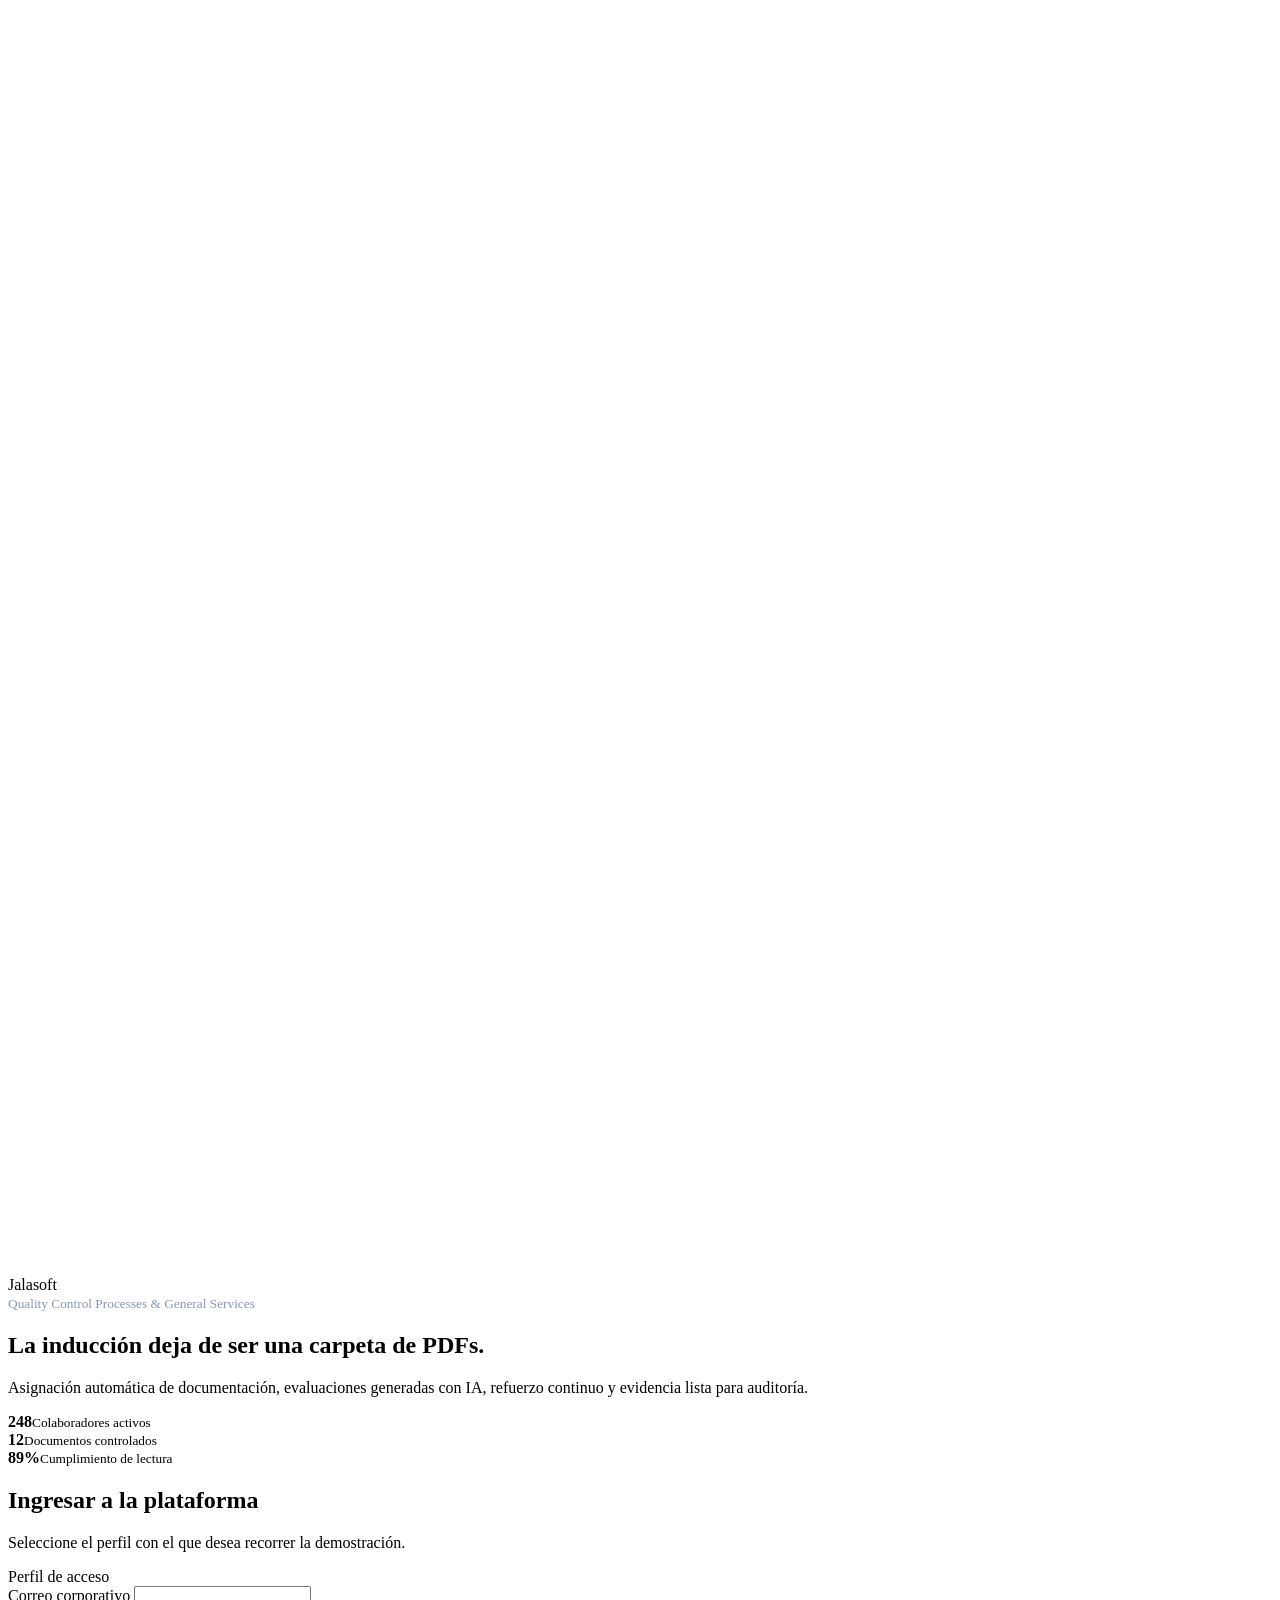
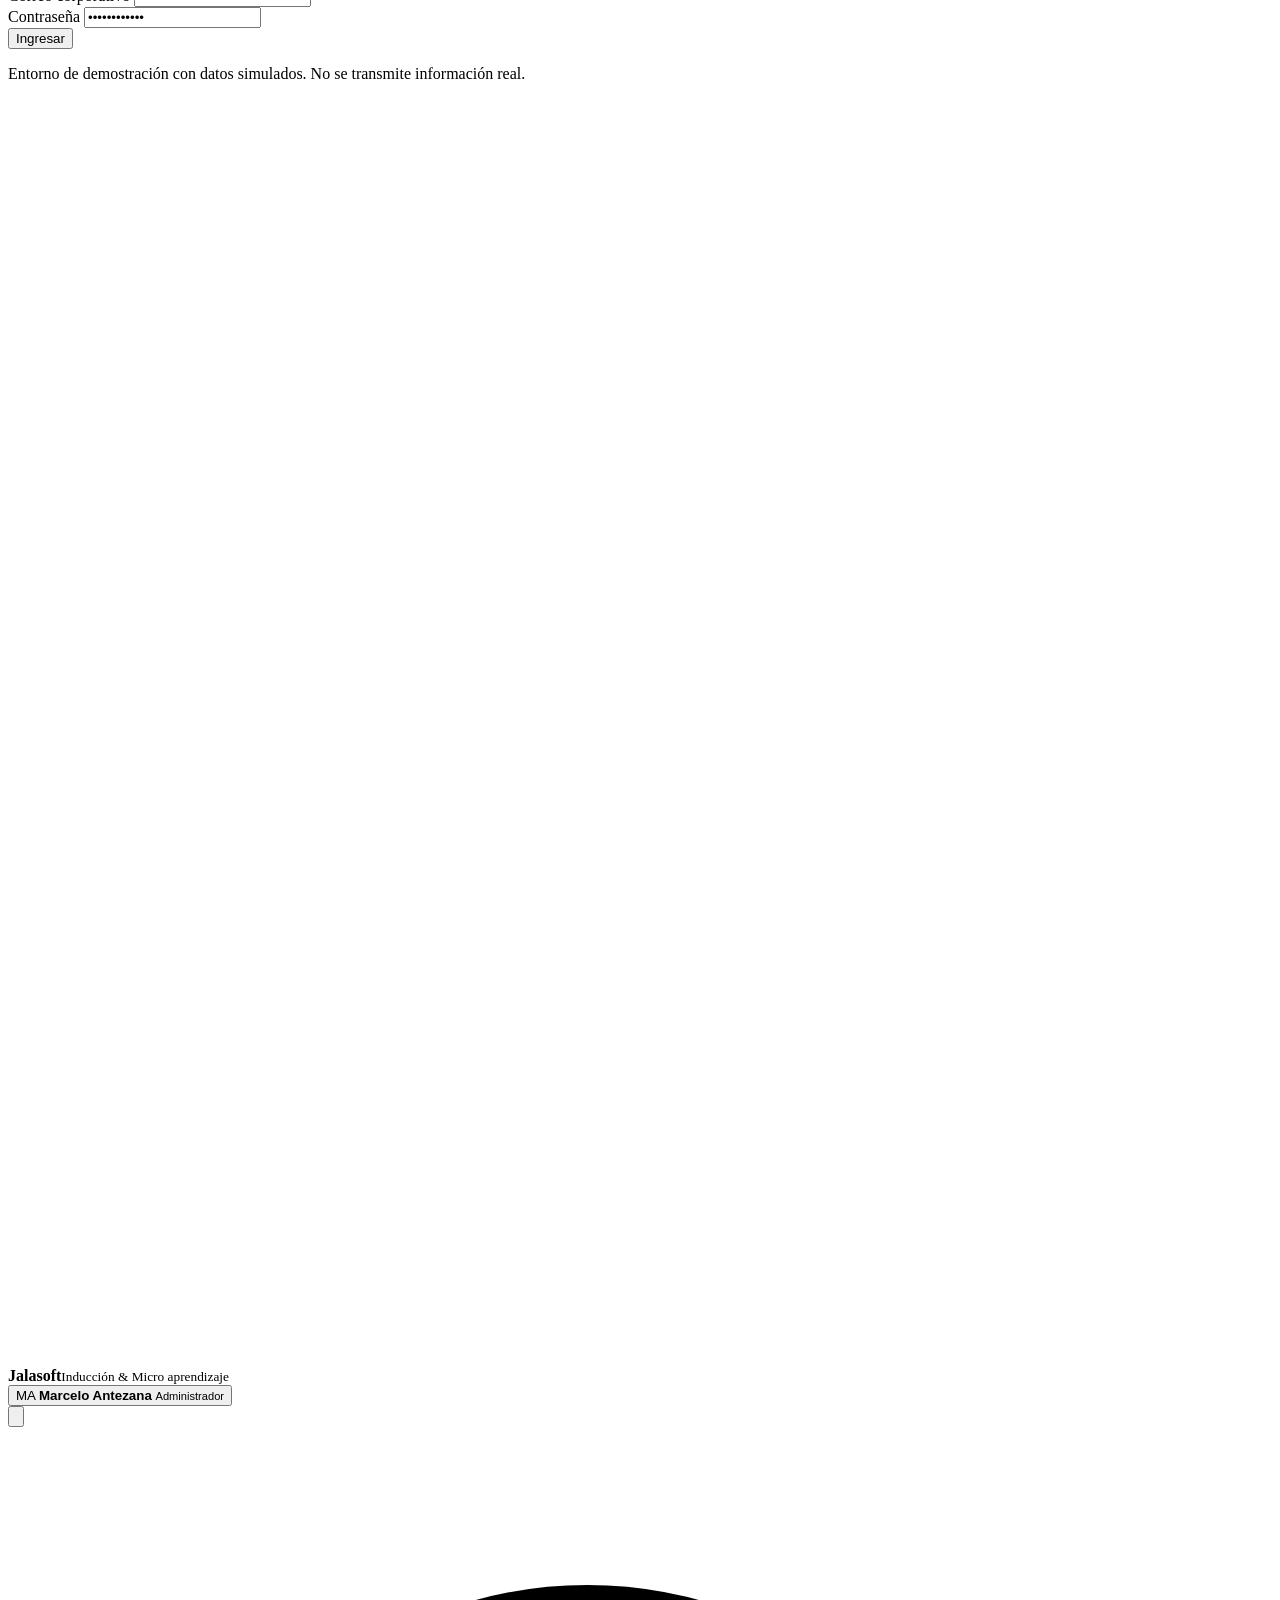
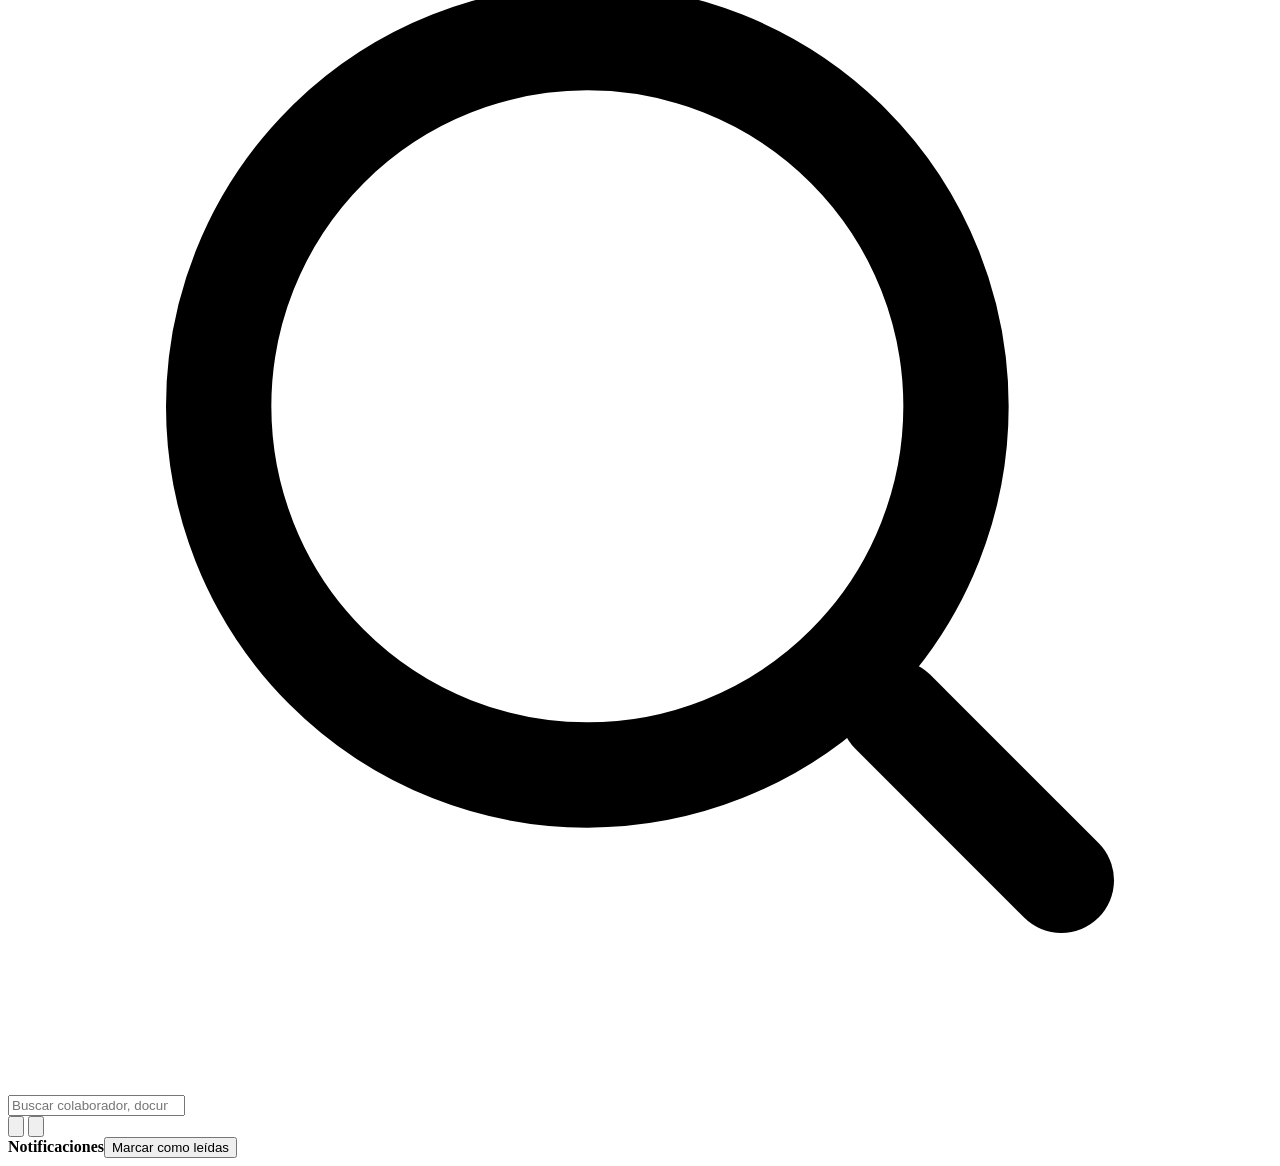
==== index.html @ 6b6de3b2 "feat: add initial project structure" ====
<!DOCTYPE html>
<html lang="es">
<head>
<meta charset="UTF-8">
<meta name="viewport" content="width=device-width, initial-scale=1">
<title>Jalasoft · Inducción y Micro aprendizaje</title>
<meta name="description" content="Plataforma digital de inducción, evaluación de comprensión y micro aprendizaje continuo asistido por IA.">
<link rel="preconnect" href="https://fonts.googleapis.com">
<link rel="preconnect" href="https://fonts.gstatic.com" crossorigin>
<link href="https://fonts.googleapis.com/css2?family=Inter:wght@400;500;600;700&display=swap" rel="stylesheet">
<link rel="stylesheet" href="css/styles.css">
</head>
<body>

<!-- ============================ LOGIN ============================ -->
<section class="login" id="login">
  <div class="login__brandside">
    <div class="login__grid" aria-hidden="true"></div>
    <div class="login__mark">
      <div class="logo">
        <svg viewBox="0 0 24 24" fill="none" stroke="#fff" stroke-width="2.2" stroke-linecap="round" stroke-linejoin="round">
          <path d="M4 19.5V6a2 2 0 0 1 2-2h11a1 1 0 0 1 1 1v13"/><path d="M6 17h12"/><path d="M8 8h7"/>
        </svg>
      </div>
      <span>Jalasoft<br><small style="font-weight:500;color:#8697B5">Quality Control Processes &amp; General Services</small></span>
    </div>

    <div class="login__headline">
      <h1>La inducción deja de ser una carpeta de PDFs.</h1>
      <p>Asignación automática de documentación, evaluaciones generadas con IA, refuerzo continuo y evidencia lista para auditoría.</p>
    </div>

    <div class="login__stats">
      <div><b class="num">248</b><small>Colaboradores activos</small></div>
      <div><b class="num">12</b><small>Documentos controlados</small></div>
      <div><b class="num">89%</b><small>Cumplimiento de lectura</small></div>
    </div>
  </div>

  <div class="login__panel">
    <div class="login__box">
      <h2>Ingresar a la plataforma</h2>
      <p>Seleccione el perfil con el que desea recorrer la demostración.</p>

      <span class="login__label">Perfil de acceso</span>
      <div class="login__roles" id="roleList"></div>

      <div class="field">
        <span class="login__label">Correo corporativo</span>
        <input id="loginMail" type="email" readonly>
      </div>
      <div class="field">
        <span class="login__label">Contraseña</span>
        <input type="password" value="••••••••••••" readonly>
      </div>

      <button class="btn btn--primary btn-block" id="loginBtn">Ingresar</button>
      <p class="login__note">Entorno de demostración con datos simulados. No se transmite información real.</p>
    </div>
  </div>
</section>

<!-- ============================ APP ============================ -->
<div class="app" id="app">

  <aside class="rail" id="rail">
    <div class="rail__brand">
      <div class="logo">
        <svg viewBox="0 0 24 24" fill="none" stroke="#fff" stroke-width="2.2" stroke-linecap="round" stroke-linejoin="round">
          <path d="M4 19.5V6a2 2 0 0 1 2-2h11a1 1 0 0 1 1 1v13"/><path d="M6 17h12"/><path d="M8 8h7"/>
        </svg>
      </div>
      <div><b>Jalasoft</b><small>Inducción &amp; Micro aprendizaje</small></div>
    </div>
    <nav class="rail__nav" id="nav"></nav>
    <div class="rail__foot">
      <button class="rail__user" id="userBtn">
        <span class="av" id="userAv">MA</span>
        <span style="min-width:0">
          <b id="userName">Marcelo Antezana</b>
          <small id="userRole">Administrador</small>
        </span>
      </button>
    </div>
  </aside>

  <header class="top">
    <button class="iconbtn" id="menuBtn" aria-label="Menú">
      <svg viewBox="0 0 24 24" fill="none" stroke="currentColor" stroke-width="2" stroke-linecap="round"><path d="M4 7h16M4 12h16M4 17h16"/></svg>
    </button>
    <div class="top__crumb" id="crumb"></div>

    <div class="top__search">
      <svg viewBox="0 0 24 24" fill="none" stroke="currentColor" stroke-width="2" stroke-linecap="round"><circle cx="11" cy="11" r="7"/><path d="m20 20-3.2-3.2"/></svg>
      <input type="search" id="globalSearch" placeholder="Buscar colaborador, documento o campaña">
    </div>

    <button class="iconbtn" id="bellBtn" aria-label="Notificaciones">
      <svg viewBox="0 0 24 24" fill="none" stroke="currentColor" stroke-width="2" stroke-linecap="round" stroke-linejoin="round"><path d="M18 8a6 6 0 1 0-12 0c0 7-3 9-3 9h18s-3-2-3-9"/><path d="M13.7 21a2 2 0 0 1-3.4 0"/></svg>
      <span class="dot"></span>
    </button>
    <button class="iconbtn" id="logoutBtn" aria-label="Salir">
      <svg viewBox="0 0 24 24" fill="none" stroke="currentColor" stroke-width="2" stroke-linecap="round" stroke-linejoin="round"><path d="M9 21H5a2 2 0 0 1-2-2V5a2 2 0 0 1 2-2h4"/><path d="m16 17 5-5-5-5"/><path d="M21 12H9"/></svg>
    </button>
  </header>

  <main class="main" id="view"></main>
</div>

<!-- Popover de notificaciones -->
<div class="pop" id="pop">
  <div class="pop__head"><b>Notificaciones</b><button class="btn btn--ghost btn--sm" style="margin-left:auto" id="markAll">Marcar como leídas</button></div>
  <div class="pop__list" id="popList"></div>
</div>

<!-- Modal -->
<div class="ov" id="ov"><div class="modal" id="modal"></div></div>

<!-- Drawer -->
<div class="drawer" id="drawer"></div>

<!-- Toasts -->
<div class="toasts" id="toasts"></div>

<script src="js/data.js"></script>
<script src="js/app.js"></script>
</body>
</html>
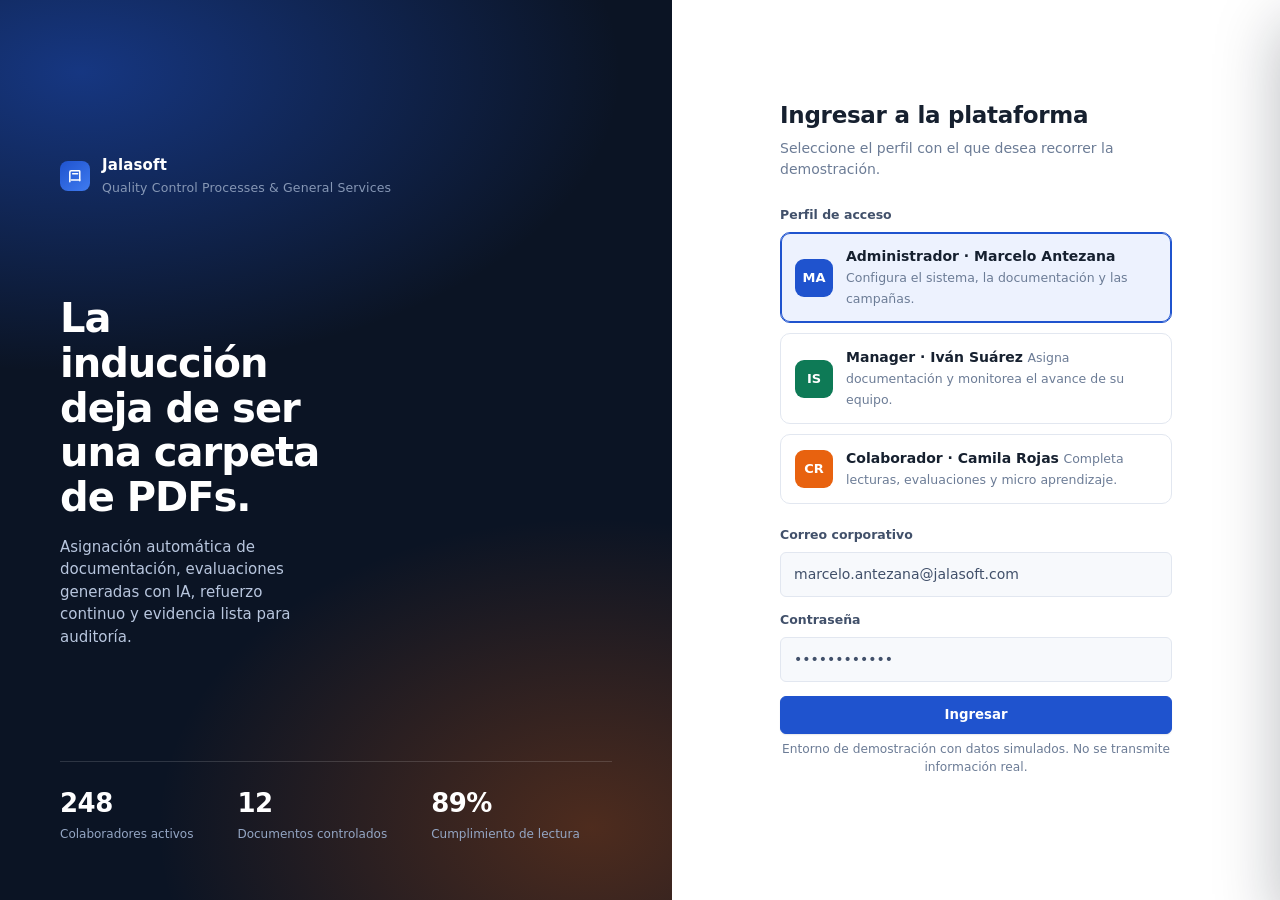
==== commit 2f9ea5ac: "Refactor: Add and modified in system onboarding" ====
--- a/index.html
+++ b/index.html
@@ -44,6 +44,11 @@
 
       <span class="login__label">Perfil de acceso</span>
       <div class="login__roles" id="roleList"></div>
+
+      <div class="field hide" id="colabSelWrap">
+        <span class="login__label">Cuenta de colaborador</span>
+        <select id="colabSel" style="width:100%;padding:11px 13px;border:1px solid var(--line);border-radius:6px;background:#fff"></select>
+      </div>
 
       <div class="field">
         <span class="login__label">Correo corporativo</span>
--- a/css/styles.css
+++ b/css/styles.css
@@ -0,0 +1,544 @@
+/* ============================================================
+   Jalasoft · Plataforma de Inducción y Micro aprendizaje
+   styles.css
+   ============================================================ */
+
+/* ---------- Tokens ---------- */
+:root{
+  --ink-900:#0B1424;
+  --ink-800:#111E33;
+  --ink-700:#1A2B45;
+  --ink-600:#24395A;
+
+  --brand:#1F53CE;
+  --brand-700:#1A44A8;
+  --brand-050:#EDF2FE;
+  --accent:#E8620F;
+  --accent-050:#FDF1E8;
+
+  --ok:#0E7A56;      --ok-050:#E6F4EE;
+  --warn:#9A6400;    --warn-050:#FBF2DF;
+  --danger:#B4342A;  --danger-050:#FBEBEA;
+  --info:#1F53CE;    --info-050:#EDF2FE;
+
+  --bg:#F3F5F9;
+  --card:#FFFFFF;
+  --line:#E2E7F0;
+  --line-soft:#EEF1F7;
+  --text:#16202F;
+  --text-2:#41506A;
+  --muted:#6C7C96;
+
+  --r-sm:6px; --r:10px; --r-lg:14px;
+  --sh-1:0 1px 2px rgba(16,32,60,.06), 0 1px 1px rgba(16,32,60,.04);
+  --sh-2:0 8px 24px rgba(16,32,60,.10);
+  --sh-3:0 24px 60px rgba(9,18,34,.28);
+
+  --rail:250px;
+  --top:62px;
+
+  --ff:'Inter','Segoe UI',system-ui,-apple-system,sans-serif;
+
+  /* La consola usa un esquema claro fijo, como el resto de las
+     herramientas corporativas con las que convive. */
+  color-scheme:light;
+}
+
+*,*::before,*::after{box-sizing:border-box}
+html,body{height:100%}
+body{
+  margin:0; background:var(--bg); color:var(--text);
+  font-family:var(--ff); font-size:14px; line-height:1.5;
+  -webkit-font-smoothing:antialiased;
+}
+button,input,select,textarea{font:inherit;color:inherit}
+button{cursor:pointer;border:0;background:none}
+a{color:var(--brand);text-decoration:none}
+h1,h2,h3,h4{margin:0;font-weight:640;letter-spacing:-.012em}
+table{border-collapse:collapse;width:100%}
+.num{font-variant-numeric:tabular-nums}
+:focus-visible{outline:2px solid var(--brand);outline-offset:2px;border-radius:4px}
+::-webkit-scrollbar{width:10px;height:10px}
+::-webkit-scrollbar-thumb{background:#C9D2E1;border-radius:20px;border:3px solid transparent;background-clip:content-box}
+::-webkit-scrollbar-thumb:hover{background:#AFBBCF;background-clip:content-box;border:3px solid transparent}
+
+/* ============================================================
+   LOGIN
+   ============================================================ */
+.login{
+  position:fixed;inset:0;display:grid;grid-template-columns:1.05fr .95fr;
+  background:var(--ink-900);z-index:60;
+}
+.login__brandside{
+  position:relative;padding:56px 60px;color:#fff;display:flex;flex-direction:column;justify-content:space-between;
+  background:
+    radial-gradient(900px 500px at 12% 8%, rgba(31,83,206,.55), transparent 60%),
+    radial-gradient(700px 500px at 88% 92%, rgba(232,98,15,.30), transparent 62%),
+    var(--ink-900);
+  overflow:hidden;
+}
+.login__grid{
+  position:absolute;inset:0;opacity:.14;
+  background-image:linear-gradient(rgba(255,255,255,.28) 1px,transparent 1px),
+                   linear-gradient(90deg,rgba(255,255,255,.28) 1px,transparent 1px);
+  background-size:52px 52px;
+  mask-image:radial-gradient(70% 70% at 40% 40%,#000,transparent);
+}
+.login__brandside > *{position:relative}
+.login__mark{display:flex;align-items:center;gap:12px;font-weight:700;letter-spacing:.01em}
+.login__mark span{font-size:15px}
+.login__headline{max-width:30ch}
+.login__headline h1{font-size:40px;line-height:1.12;font-weight:680;letter-spacing:-.025em}
+.login__headline p{color:#B8C6DE;font-size:15px;max-width:44ch;margin-top:16px}
+.login__stats{display:flex;gap:44px;border-top:1px solid rgba(255,255,255,.14);padding-top:22px}
+.login__stats div b{display:block;font-size:26px;font-weight:660;letter-spacing:-.02em}
+.login__stats div small{color:#94A6C4;font-size:12px}
+
+.login__panel{background:#fff;display:flex;align-items:center;justify-content:center;padding:40px}
+.login__box{width:100%;max-width:392px}
+.login__box h2{font-size:23px}
+.login__box > p{color:var(--muted);margin:6px 0 26px}
+.login__label{display:block;font-size:12.5px;font-weight:600;color:var(--text-2);margin:0 0 7px}
+.login__roles{display:grid;gap:10px;margin-bottom:22px}
+.rolecard{
+  display:flex;align-items:center;gap:13px;padding:13px 14px;border:1px solid var(--line);
+  border-radius:var(--r);text-align:left;transition:border-color .15s,background .15s;width:100%;
+}
+.rolecard:hover{border-color:#C3CFE4;background:#FAFBFD}
+.rolecard[aria-pressed="true"]{border-color:var(--brand);background:var(--brand-050);box-shadow:inset 0 0 0 1px var(--brand)}
+.rolecard__av{width:38px;height:38px;border-radius:9px;display:grid;place-items:center;font-weight:660;font-size:13px;color:#fff;background:var(--ink-700);flex:none}
+.rolecard[data-rol="admin"] .rolecard__av{background:var(--brand)}
+.rolecard[data-rol="manager"] .rolecard__av{background:#0E7A56}
+.rolecard[data-rol="colaborador"] .rolecard__av{background:var(--accent)}
+.rolecard__t{font-weight:600}
+.rolecard__s{font-size:12.5px;color:var(--muted)}
+.field{margin-bottom:14px}
+.field input{
+  width:100%;padding:11px 13px;border:1px solid var(--line);border-radius:var(--r-sm);background:#fff;
+}
+.field input:read-only{background:#F7F9FC;color:var(--text-2)}
+.btn-block{width:100%;justify-content:center}
+.login__note{margin-top:18px;font-size:12.2px;color:var(--muted);text-align:center}
+
+/* ============================================================
+   APP SHELL
+   ============================================================ */
+.app{display:none;min-height:100vh}
+.app.is-on{display:block}
+
+.rail{
+  position:fixed;left:0;top:0;bottom:0;width:var(--rail);background:var(--ink-900);
+  display:flex;flex-direction:column;z-index:40;
+}
+.rail__brand{display:flex;align-items:center;gap:11px;padding:0 18px;height:var(--top);border-bottom:1px solid rgba(255,255,255,.08)}
+.rail__brand b{color:#fff;font-size:14px;font-weight:660;letter-spacing:.005em}
+.rail__brand small{display:block;color:#8697B5;font-size:10.5px;letter-spacing:.04em;text-transform:uppercase}
+.logo{width:30px;height:30px;border-radius:8px;background:linear-gradient(140deg,var(--brand),#3F7BF0);display:grid;place-items:center;flex:none}
+.logo svg{width:17px;height:17px}
+
+.rail__nav{flex:1;overflow-y:auto;padding:14px 10px 20px}
+.rail__nav::-webkit-scrollbar-thumb{background:rgba(255,255,255,.14);border:3px solid transparent;background-clip:content-box}
+.rail__group{color:#6E82A4;font-size:10.5px;font-weight:600;letter-spacing:.09em;text-transform:uppercase;padding:14px 10px 7px}
+.navitem{
+  display:flex;align-items:center;gap:11px;width:100%;padding:9px 10px;border-radius:8px;
+  color:#C2CFE5;font-size:13.4px;transition:background .13s,color .13s;position:relative;
+}
+.navitem:hover{background:rgba(255,255,255,.07);color:#fff}
+.navitem.is-active{background:var(--brand);color:#fff;font-weight:560}
+.navitem svg{width:17px;height:17px;flex:none;opacity:.9}
+.navitem .pill{margin-left:auto;background:rgba(255,255,255,.16);color:#fff;font-size:11px;padding:1px 7px;border-radius:20px;font-variant-numeric:tabular-nums}
+.navitem.is-active .pill{background:rgba(255,255,255,.26)}
+.navitem .pill.is-alert{background:var(--accent);color:#fff}
+
+.rail__foot{padding:12px;border-top:1px solid rgba(255,255,255,.08)}
+.rail__user{display:flex;align-items:center;gap:10px;padding:8px;border-radius:9px;width:100%;text-align:left}
+.rail__user:hover{background:rgba(255,255,255,.07)}
+.rail__user .av{width:32px;height:32px;font-size:12px}
+.rail__user b{display:block;color:#fff;font-size:13px;font-weight:560}
+.rail__user small{color:#8697B5;font-size:11.5px}
+
+/* Topbar */
+.top{
+  position:fixed;top:0;left:var(--rail);right:0;height:var(--top);background:#fff;
+  border-bottom:1px solid var(--line);display:flex;align-items:center;gap:16px;padding:0 24px;z-index:35;
+}
+.top__crumb{font-size:12.5px;color:var(--muted)}
+.top__crumb b{color:var(--text);font-weight:600}
+.top__search{margin-left:auto;position:relative;width:296px}
+.top__search input{width:100%;padding:8px 12px 8px 34px;border:1px solid var(--line);border-radius:var(--r-sm);background:#F7F9FC}
+.top__search input:focus{background:#fff}
+.top__search svg{position:absolute;left:11px;top:9px;width:15px;height:15px;color:var(--muted)}
+.iconbtn{
+  width:34px;height:34px;border-radius:8px;display:grid;place-items:center;color:var(--text-2);position:relative;
+  border:1px solid transparent;
+}
+.iconbtn:hover{background:#F2F5FA;border-color:var(--line)}
+.iconbtn svg{width:18px;height:18px}
+.dot{position:absolute;top:6px;right:6px;width:7px;height:7px;border-radius:50%;background:var(--accent);border:1.5px solid #fff}
+
+.main{margin-left:var(--rail);padding:calc(var(--top) + 24px) 24px 40px;max-width:1560px}
+
+/* ---------- Page header ---------- */
+.page__head{display:flex;align-items:flex-start;gap:18px;margin-bottom:20px;flex-wrap:wrap}
+.page__head h1{font-size:23px}
+.page__head p{color:var(--muted);margin:5px 0 0;max-width:78ch}
+.page__actions{margin-left:auto;display:flex;gap:9px;flex-wrap:wrap}
+
+/* ---------- Buttons ---------- */
+.btn{
+  display:inline-flex;align-items:center;gap:7px;padding:8px 14px;border-radius:var(--r-sm);
+  font-size:13.3px;font-weight:560;border:1px solid var(--line);background:#fff;color:var(--text);
+  transition:background .13s,border-color .13s,box-shadow .13s;white-space:nowrap;
+}
+.btn:hover{background:#F7F9FC;border-color:#CCD6E6}
+.btn svg{width:15px;height:15px}
+.btn--primary{background:var(--brand);border-color:var(--brand);color:#fff;box-shadow:var(--sh-1)}
+.btn--primary:hover{background:var(--brand-700);border-color:var(--brand-700)}
+.btn--ai{background:var(--ink-800);border-color:var(--ink-800);color:#fff}
+.btn--ai:hover{background:var(--ink-700);border-color:var(--ink-700)}
+.btn--ghost{border-color:transparent;background:transparent;color:var(--brand)}
+.btn--ghost:hover{background:var(--brand-050)}
+.btn--danger{color:var(--danger);border-color:#EED6D4}
+.btn--danger:hover{background:var(--danger-050)}
+.btn--sm{padding:5px 10px;font-size:12.5px}
+.btn:disabled{opacity:.5;cursor:not-allowed}
+
+/* ---------- Cards / grid ---------- */
+.grid{display:grid;gap:16px}
+.g-4{grid-template-columns:repeat(4,1fr)}
+.g-3{grid-template-columns:repeat(3,1fr)}
+.g-2{grid-template-columns:repeat(2,1fr)}
+.g-72{grid-template-columns:1.9fr 1fr}
+.g-64{grid-template-columns:1.45fr 1fr}
+.span2{grid-column:span 2}
+
+.card{background:var(--card);border:1px solid var(--line);border-radius:var(--r-lg);box-shadow:var(--sh-1)}
+.card__head{display:flex;align-items:center;gap:12px;padding:15px 18px;border-bottom:1px solid var(--line-soft)}
+.card__head h3{font-size:14.5px}
+.card__head p{margin:2px 0 0;font-size:12.4px;color:var(--muted)}
+.card__head .right{margin-left:auto;display:flex;gap:8px;align-items:center}
+.card__body{padding:18px}
+.card__body--flush{padding:0}
+.card__foot{padding:12px 18px;border-top:1px solid var(--line-soft);display:flex;align-items:center;gap:10px}
+
+/* KPI */
+.kpi{background:#fff;border:1px solid var(--line);border-radius:var(--r-lg);padding:16px 18px;box-shadow:var(--sh-1);position:relative}
+.kpi__l{font-size:12.4px;color:var(--muted);font-weight:500}
+.kpi__v{font-size:30px;font-weight:660;letter-spacing:-.03em;margin-top:6px;display:flex;align-items:baseline;gap:7px}
+.kpi__v small{font-size:14px;font-weight:500;color:var(--muted);letter-spacing:0}
+.kpi__d{display:flex;align-items:center;gap:6px;margin-top:9px;font-size:12.3px;color:var(--muted)}
+.trend{display:inline-flex;align-items:center;gap:3px;font-weight:600;padding:1px 6px;border-radius:5px;font-size:11.6px}
+.trend--up{color:var(--ok);background:var(--ok-050)}
+.trend--down{color:var(--danger);background:var(--danger-050)}
+.trend--flat{color:var(--muted);background:#F1F4F9}
+.kpi__spark{position:absolute;right:16px;top:16px;opacity:.9}
+
+/* ---------- Badges / pills ---------- */
+.badge{display:inline-flex;align-items:center;gap:5px;padding:2px 9px;border-radius:20px;font-size:11.8px;font-weight:560;white-space:nowrap}
+.badge::before{content:'';width:5px;height:5px;border-radius:50%;background:currentColor}
+.badge--ok{background:var(--ok-050);color:var(--ok)}
+.badge--warn{background:var(--warn-050);color:var(--warn)}
+.badge--danger{background:var(--danger-050);color:var(--danger)}
+.badge--info{background:var(--info-050);color:var(--info)}
+.badge--muted{background:#F1F4F9;color:var(--muted)}
+.badge--plain::before{display:none}
+.tag{display:inline-block;padding:2px 8px;border-radius:5px;background:#F1F4F9;color:var(--text-2);font-size:11.6px;font-weight:540}
+.tag--ai{background:var(--accent-050);color:var(--accent)}
+.tag--brand{background:var(--brand-050);color:var(--brand)}
+
+.av{
+  width:34px;height:34px;border-radius:50%;display:grid;place-items:center;flex:none;
+  font-size:12.2px;font-weight:620;color:#fff;background:var(--ink-600);letter-spacing:.01em;
+}
+.av--sm{width:26px;height:26px;font-size:10.5px}
+.av--lg{width:52px;height:52px;font-size:17px}
+.person{display:flex;align-items:center;gap:10px;min-width:0}
+.person b{display:block;font-weight:560;font-size:13.4px;white-space:nowrap;overflow:hidden;text-overflow:ellipsis}
+.person small{color:var(--muted);font-size:12px}
+
+/* ---------- Tables ---------- */
+.tablewrap{overflow-x:auto}
+.tbl{font-size:13.3px}
+.tbl th{
+  text-align:left;font-size:11.6px;font-weight:620;color:var(--muted);text-transform:uppercase;letter-spacing:.055em;
+  padding:10px 14px;background:#FAFBFD;border-bottom:1px solid var(--line);white-space:nowrap;position:sticky;top:0;
+}
+.tbl td{padding:11px 14px;border-bottom:1px solid var(--line-soft);vertical-align:middle}
+.tbl tbody tr:hover{background:#FAFBFD}
+.tbl tbody tr:last-child td{border-bottom:0}
+.tbl .r{text-align:right}
+.tbl .c{text-align:center}
+.tbl .clickrow{cursor:pointer}
+.tbl__empty{padding:44px 20px;text-align:center;color:var(--muted)}
+
+/* ---------- Progress ---------- */
+.bar{height:6px;background:#EAEEF5;border-radius:20px;overflow:hidden;min-width:74px}
+.bar > i{display:block;height:100%;border-radius:20px;background:var(--brand);transition:width .5s cubic-bezier(.2,.8,.2,1)}
+.bar > i.ok{background:var(--ok)} .bar > i.warn{background:#D99A12} .bar > i.danger{background:var(--danger)}
+.barline{display:flex;align-items:center;gap:9px}
+.barline span{font-size:12.4px;color:var(--text-2);min-width:34px;text-align:right}
+
+.ring{position:relative;width:96px;height:96px;flex:none}
+.ring svg{transform:rotate(-90deg)}
+.ring__c{position:absolute;inset:0;display:grid;place-items:center;text-align:center}
+.ring__c b{font-size:21px;font-weight:660;letter-spacing:-.02em}
+.ring__c small{display:block;font-size:10.6px;color:var(--muted);margin-top:-2px}
+
+/* ---------- Filters ---------- */
+.filters{display:flex;gap:9px;align-items:center;padding:13px 18px;border-bottom:1px solid var(--line-soft);flex-wrap:wrap}
+.filters input[type=search],.filters select{
+  padding:7px 11px;border:1px solid var(--line);border-radius:var(--r-sm);background:#fff;font-size:13px;
+}
+.filters input[type=search]{min-width:226px}
+.filters .spacer{margin-left:auto}
+.chip{padding:5px 12px;border-radius:20px;border:1px solid var(--line);font-size:12.6px;color:var(--text-2);background:#fff}
+.chip:hover{border-color:#C7D2E4}
+.chip.is-on{background:var(--ink-800);border-color:var(--ink-800);color:#fff}
+
+/* ---------- Timeline / fases ---------- */
+.phases{display:flex;gap:0;margin:0;padding:0;list-style:none}
+.phase{flex:1;position:relative;padding:0 8px}
+.phase__bar{height:5px;border-radius:20px;background:#E6EAF2;margin-bottom:11px}
+.phase.done .phase__bar{background:var(--ok)}
+.phase.current .phase__bar{background:var(--brand)}
+.phase__n{font-size:11.4px;font-weight:620;color:var(--muted);letter-spacing:.05em;text-transform:uppercase}
+.phase.done .phase__n{color:var(--ok)} .phase.current .phase__n{color:var(--brand)}
+.phase__t{font-size:13.2px;font-weight:560;margin-top:2px}
+.phase__d{font-size:12.2px;color:var(--muted);margin-top:3px}
+
+.feed{list-style:none;margin:0;padding:0}
+.feed li{display:flex;gap:12px;padding:11px 0;border-bottom:1px solid var(--line-soft)}
+.feed li:last-child{border-bottom:0;padding-bottom:0}
+.feed__i{width:28px;height:28px;border-radius:8px;display:grid;place-items:center;flex:none;background:#F1F4F9;color:var(--text-2)}
+.feed__i svg{width:15px;height:15px}
+.feed__i.ia{background:var(--accent-050);color:var(--accent)}
+.feed__i.ok{background:var(--ok-050);color:var(--ok)}
+.feed__i.brand{background:var(--brand-050);color:var(--brand)}
+.feed__i.warn{background:var(--warn-050);color:var(--warn)}
+.feed b{font-weight:540;font-size:13.2px;display:block}
+.feed small{color:var(--muted);font-size:12px}
+
+/* ---------- Doc list (colaborador) ---------- */
+.doclist{display:grid;gap:12px}
+.docitem{
+  display:flex;align-items:center;gap:14px;padding:14px 16px;border:1px solid var(--line);border-radius:var(--r);
+  background:#fff;transition:border-color .14s,box-shadow .14s;
+}
+.docitem:hover{border-color:#C9D5E8;box-shadow:var(--sh-1)}
+.docitem__ic{width:38px;height:44px;border-radius:5px;background:#F1F4F9;border:1px solid var(--line);display:grid;place-items:center;flex:none;color:var(--text-2);position:relative}
+.docitem__ic svg{width:17px;height:17px}
+.docitem__ic.crit::after{content:'';position:absolute;top:-4px;right:-4px;width:9px;height:9px;border-radius:50%;background:var(--accent);border:2px solid #fff}
+.docitem__b{min-width:0;flex:1}
+.docitem__b b{display:block;font-weight:560;font-size:13.8px}
+.docitem__m{display:flex;gap:10px;flex-wrap:wrap;margin-top:4px;font-size:12.2px;color:var(--muted)}
+.docitem__a{display:flex;align-items:center;gap:9px;flex:none}
+
+/* ---------- Reader ---------- */
+.reader{max-width:none}
+.reader__doc{
+  max-height:min(56vh,520px);overflow-y:auto;padding:26px 30px;border:1px solid var(--line);border-radius:var(--r);
+  background:#fff;
+}
+.reader__doc h4{font-size:14.5px;margin:22px 0 7px;letter-spacing:-.005em}
+.reader__doc h4:first-child{margin-top:0}
+.reader__doc p{margin:0;color:var(--text-2);max-width:74ch;line-height:1.72}
+.reader__meta{display:flex;gap:16px;flex-wrap:wrap;padding:0 0 14px;font-size:12.4px;color:var(--muted)}
+.reader__progress{display:flex;align-items:center;gap:10px;font-size:12.4px;color:var(--muted);flex:1}
+
+/* ---------- Quiz ---------- */
+.quiz__bar{display:flex;align-items:center;gap:14px;margin-bottom:20px}
+.quiz__steps{display:flex;gap:5px;flex:1}
+.quiz__steps i{height:4px;flex:1;border-radius:20px;background:#E6EAF2}
+.quiz__steps i.done{background:var(--ok)} .quiz__steps i.now{background:var(--brand)}
+.quiz__timer{display:inline-flex;align-items:center;gap:6px;font-variant-numeric:tabular-nums;font-weight:600;font-size:13px;padding:4px 10px;border-radius:20px;background:#F1F4F9;color:var(--text-2)}
+.quiz__timer.low{background:var(--danger-050);color:var(--danger)}
+.quiz__q{font-size:17.5px;font-weight:600;letter-spacing:-.015em;margin:0 0 18px;max-width:62ch;line-height:1.42}
+.opts{display:grid;gap:9px;max-width:660px}
+.opt{
+  display:flex;align-items:center;gap:12px;padding:13px 15px;border:1px solid var(--line);border-radius:var(--r);
+  text-align:left;background:#fff;transition:border-color .13s,background .13s;
+}
+.opt:hover{border-color:#B9C7DF;background:#FAFBFD}
+.opt__k{width:24px;height:24px;border-radius:6px;background:#F1F4F9;display:grid;place-items:center;font-size:11.8px;font-weight:620;color:var(--text-2);flex:none}
+.opt.sel{border-color:var(--brand);background:var(--brand-050)}
+.opt.sel .opt__k{background:var(--brand);color:#fff}
+.opt.good{border-color:var(--ok);background:var(--ok-050)}
+.opt.good .opt__k{background:var(--ok);color:#fff}
+.opt.bad{border-color:var(--danger);background:var(--danger-050)}
+.opt.bad .opt__k{background:var(--danger);color:#fff}
+.opt:disabled{cursor:default}
+.explain{margin-top:16px;padding:13px 15px;border-radius:var(--r);background:#F7F9FC;border:1px solid var(--line-soft);font-size:13px;color:var(--text-2);max-width:660px}
+.explain b{color:var(--text)}
+.quiz__foot{display:flex;align-items:center;gap:12px;margin-top:22px}
+
+.result{text-align:center;padding:30px 20px}
+.result__ring{margin:0 auto 18px}
+.result h3{font-size:22px}
+.result p{color:var(--muted);margin:8px auto 0;max-width:52ch}
+.result__stats{display:flex;justify-content:center;gap:34px;margin:24px 0 26px;padding:18px 0;border-top:1px solid var(--line-soft);border-bottom:1px solid var(--line-soft)}
+.result__stats b{display:block;font-size:19px;font-weight:660}
+.result__stats small{color:var(--muted);font-size:12px}
+
+/* ---------- Chat ---------- */
+.chat{display:flex;flex-direction:column;height:calc(100vh - var(--top) - 118px);min-height:460px}
+.chat__log{flex:1;overflow-y:auto;padding:22px;display:flex;flex-direction:column;gap:16px}
+.msg{display:flex;gap:11px;max-width:min(680px,88%)}
+.msg__av{width:30px;height:30px;border-radius:8px;display:grid;place-items:center;flex:none;background:var(--ink-800);color:#fff}
+.msg__av svg{width:16px;height:16px}
+.msg__b{background:#fff;border:1px solid var(--line);border-radius:3px 12px 12px 12px;padding:12px 15px;font-size:13.6px;color:var(--text-2);line-height:1.62}
+.msg--me{align-self:flex-end;flex-direction:row-reverse}
+.msg--me .msg__av{background:var(--brand)}
+.msg--me .msg__b{background:var(--brand);border-color:var(--brand);color:#fff;border-radius:12px 3px 12px 12px}
+.msg__src{margin-top:9px;padding-top:9px;border-top:1px solid var(--line-soft);font-size:12px;color:var(--muted);display:flex;align-items:center;gap:7px;flex-wrap:wrap}
+.chat__form{display:flex;gap:10px;padding:14px 18px;border-top:1px solid var(--line);background:#fff;border-radius:0 0 var(--r-lg) var(--r-lg)}
+.chat__form input{flex:1;padding:11px 14px;border:1px solid var(--line);border-radius:22px;background:#F7F9FC}
+.chat__form input:focus{background:#fff}
+.chat__chips{display:flex;gap:8px;flex-wrap:wrap;padding:0 22px 14px}
+.typing{display:inline-flex;gap:4px;align-items:center;padding:3px 0}
+.typing i{width:6px;height:6px;border-radius:50%;background:#B7C2D6;animation:bounce 1.1s infinite}
+.typing i:nth-child(2){animation-delay:.16s} .typing i:nth-child(3){animation-delay:.32s}
+@keyframes bounce{0%,60%,100%{transform:translateY(0);opacity:.55}30%{transform:translateY(-4px);opacity:1}}
+
+/* ---------- Charts ---------- */
+.chart{width:100%;display:block;overflow:visible}
+.chart text{font-family:var(--ff);font-size:11px;fill:var(--muted)}
+.legend{display:flex;gap:18px;flex-wrap:wrap;padding-top:14px;font-size:12.4px;color:var(--text-2)}
+.legend i{width:9px;height:9px;border-radius:3px;display:inline-block;margin-right:6px}
+.donutwrap{display:flex;align-items:center;gap:24px}
+.donut__list{flex:1;display:grid;gap:9px}
+.donut__row{display:flex;align-items:center;gap:9px;font-size:13px}
+.donut__row i{width:9px;height:9px;border-radius:3px}
+.donut__row b{margin-left:auto;font-variant-numeric:tabular-nums}
+
+/* ---------- Heat / brechas ---------- */
+.gap{display:grid;grid-template-columns:1fr 128px 62px;gap:14px;align-items:center;padding:12px 0;border-bottom:1px solid var(--line-soft)}
+.gap:last-child{border-bottom:0}
+.gap b{font-weight:560;font-size:13.3px;display:block}
+.gap small{color:var(--muted);font-size:12.1px}
+.gap__bar{height:8px;border-radius:20px;background:#F1F4F9;overflow:hidden}
+.gap__bar i{display:block;height:100%;border-radius:20px}
+.gap__v{text-align:right;font-weight:620;font-variant-numeric:tabular-nums;font-size:13.4px}
+
+/* ---------- IA panel ---------- */
+.ia{border:1px solid #F0DCCB;background:linear-gradient(180deg,#FEF8F3,#fff 70%);border-radius:var(--r-lg)}
+.ia .card__head{border-bottom-color:#F5E6DA}
+.ia__badge{display:inline-flex;align-items:center;gap:6px;background:var(--accent-050);color:var(--accent);padding:3px 9px;border-radius:20px;font-size:11.5px;font-weight:600}
+.ia__badge svg{width:13px;height:13px}
+.sugg{display:flex;gap:13px;padding:13px 0;border-bottom:1px dashed #F0E0D2}
+.sugg:last-child{border-bottom:0;padding-bottom:0}
+.sugg__b b{display:block;font-size:13.4px;font-weight:600}
+.sugg__b p{margin:4px 0 8px;font-size:12.8px;color:var(--text-2);max-width:70ch}
+
+/* generación IA (pasos) */
+.gensteps{list-style:none;margin:0;padding:0;display:grid;gap:12px}
+.gensteps li{display:flex;align-items:center;gap:11px;font-size:13.3px;color:var(--muted)}
+.gensteps li.on{color:var(--text)}
+.gensteps li.done{color:var(--text)}
+.spin{width:17px;height:17px;border-radius:50%;border:2px solid #E0E6F0;border-top-color:var(--brand);animation:sp .7s linear infinite;flex:none}
+@keyframes sp{to{transform:rotate(360deg)}}
+.tick{width:17px;height:17px;border-radius:50%;background:var(--ok);display:grid;place-items:center;flex:none}
+.tick svg{width:11px;height:11px;color:#fff}
+.dotmark{width:17px;height:17px;border-radius:50%;border:2px solid #E0E6F0;flex:none}
+
+.qgen{border:1px solid var(--line);border-radius:var(--r);padding:14px 16px;margin-bottom:10px;background:#fff}
+.qgen__h{display:flex;gap:10px;align-items:flex-start}
+.qgen__h b{font-size:13.5px;font-weight:560;flex:1}
+.qgen ol{margin:10px 0 0;padding-left:20px;color:var(--text-2);font-size:12.9px}
+.qgen li{padding:2px 0}
+.qgen li.ok{color:var(--ok);font-weight:560}
+
+/* ---------- Modal ---------- */
+.ov{position:fixed;inset:0;background:rgba(10,18,32,.55);backdrop-filter:blur(2px);z-index:70;display:none;align-items:center;justify-content:center;padding:28px}
+.ov.is-on{display:flex}
+.modal{background:#fff;border-radius:var(--r-lg);box-shadow:var(--sh-3);width:100%;max-width:620px;max-height:92vh;display:flex;flex-direction:column;animation:pop .17s ease-out}
+@keyframes pop{from{opacity:0;transform:translateY(8px) scale(.99)}to{opacity:1;transform:none}}
+.modal--wide{max-width:900px}
+.modal--xl{max-width:1060px}
+.modal__head{display:flex;align-items:flex-start;gap:14px;padding:18px 22px;border-bottom:1px solid var(--line-soft)}
+.modal__head h3{font-size:16.5px}
+.modal__head p{margin:3px 0 0;font-size:12.6px;color:var(--muted)}
+.modal__body{padding:22px;overflow-y:auto}
+.modal__foot{padding:14px 22px;border-top:1px solid var(--line-soft);display:flex;align-items:center;gap:10px}
+.modal__foot .spacer{margin-left:auto}
+
+/* ---------- Drawer ---------- */
+.drawer{position:fixed;top:0;right:0;bottom:0;width:min(520px,94vw);background:#fff;box-shadow:var(--sh-3);z-index:75;transform:translateX(100%);transition:transform .22s cubic-bezier(.2,.8,.2,1);display:flex;flex-direction:column}
+.drawer.is-on{transform:none}
+.drawer__head{padding:20px 22px;border-bottom:1px solid var(--line-soft);display:flex;gap:14px;align-items:flex-start}
+.drawer__body{padding:22px;overflow-y:auto;flex:1}
+.drawer__foot{padding:14px 22px;border-top:1px solid var(--line-soft);display:flex;gap:10px}
+
+.kv{display:grid;grid-template-columns:132px 1fr;gap:9px 14px;font-size:13.2px}
+.kv dt{color:var(--muted)}
+.kv dd{margin:0;color:var(--text)}
+.sec{margin-top:24px}
+.sec__t{font-size:11.6px;font-weight:620;color:var(--muted);text-transform:uppercase;letter-spacing:.06em;margin-bottom:11px}
+
+/* ---------- Popover notificaciones ---------- */
+.pop{position:fixed;top:56px;right:22px;width:376px;background:#fff;border:1px solid var(--line);border-radius:var(--r-lg);box-shadow:var(--sh-2);z-index:50;display:none;overflow:hidden}
+.pop.is-on{display:block}
+.pop__head{padding:13px 16px;border-bottom:1px solid var(--line-soft);display:flex;align-items:center}
+.pop__head b{font-size:13.6px}
+.pop__list{max-height:380px;overflow-y:auto}
+.pop__i{display:flex;gap:11px;padding:12px 16px;border-bottom:1px solid var(--line-soft)}
+.pop__i:hover{background:#FAFBFD}
+.pop__i b{display:block;font-size:13.1px;font-weight:560}
+.pop__i p{margin:2px 0 0;font-size:12.3px;color:var(--muted)}
+.pop__i small{font-size:11.4px;color:var(--muted)}
+
+/* ---------- Toast ---------- */
+.toasts{position:fixed;right:22px;bottom:22px;z-index:90;display:flex;flex-direction:column;gap:10px}
+.toast{
+  display:flex;gap:11px;align-items:flex-start;background:var(--ink-900);color:#fff;padding:13px 16px;border-radius:var(--r);
+  box-shadow:var(--sh-2);min-width:296px;max-width:380px;animation:tin .2s ease-out;
+}
+@keyframes tin{from{opacity:0;transform:translateX(14px)}to{opacity:1;transform:none}}
+.toast b{font-size:13.2px;font-weight:600;display:block}
+.toast p{margin:2px 0 0;font-size:12.4px;color:#BCC9DE}
+.toast__i{width:20px;height:20px;flex:none;display:grid;place-items:center;border-radius:50%;background:var(--ok)}
+.toast__i svg{width:12px;height:12px}
+.toast--warn .toast__i{background:#D99A12}
+.toast--info .toast__i{background:var(--brand)}
+.toast--ia .toast__i{background:var(--accent)}
+
+/* ---------- Empty ---------- */
+.empty{text-align:center;padding:52px 24px;color:var(--muted)}
+.empty svg{width:34px;height:34px;color:#B9C4D6;margin-bottom:12px}
+.empty b{display:block;color:var(--text);font-size:14.5px;margin-bottom:5px}
+
+/* ---------- Utils ---------- */
+.stack{display:grid;gap:16px}
+.row{display:flex;align-items:center;gap:10px}
+.wrap{flex-wrap:wrap}
+.mt-0{margin-top:0}.mt-8{margin-top:8px}.mt-16{margin-top:16px}.mt-24{margin-top:24px}
+.muted{color:var(--muted)}
+.small{font-size:12.4px}
+.hide{display:none !important}
+.divider{height:1px;background:var(--line-soft);margin:18px 0}
+
+/* ---------- Responsive ---------- */
+@media (max-width:1240px){
+  .g-4{grid-template-columns:repeat(2,1fr)}
+  .g-72,.g-64{grid-template-columns:1fr}
+  .g-3{grid-template-columns:repeat(2,1fr)}
+}
+@media (max-width:1024px){
+  :root{--rail:0px}
+  .rail{transform:translateX(-100%);transition:transform .2s;width:250px}
+  .rail.is-on{transform:none;box-shadow:var(--sh-3)}
+  .top{left:0;padding:0 14px}
+  .main{padding:calc(var(--top) + 18px) 16px 40px}
+  .login{grid-template-columns:1fr}
+  .login__brandside{display:none}
+  .top__search{width:auto;flex:1;min-width:120px}
+}
+@media (max-width:720px){
+  .g-4,.g-3,.g-2{grid-template-columns:1fr}
+  .span2{grid-column:auto}
+  .phases{flex-direction:column;gap:14px}
+  .result__stats{gap:20px}
+  .pop{right:8px;left:8px;width:auto}
+}
+@media (prefers-reduced-motion:reduce){
+  *{animation-duration:.001ms !important;transition-duration:.001ms !important}
+}
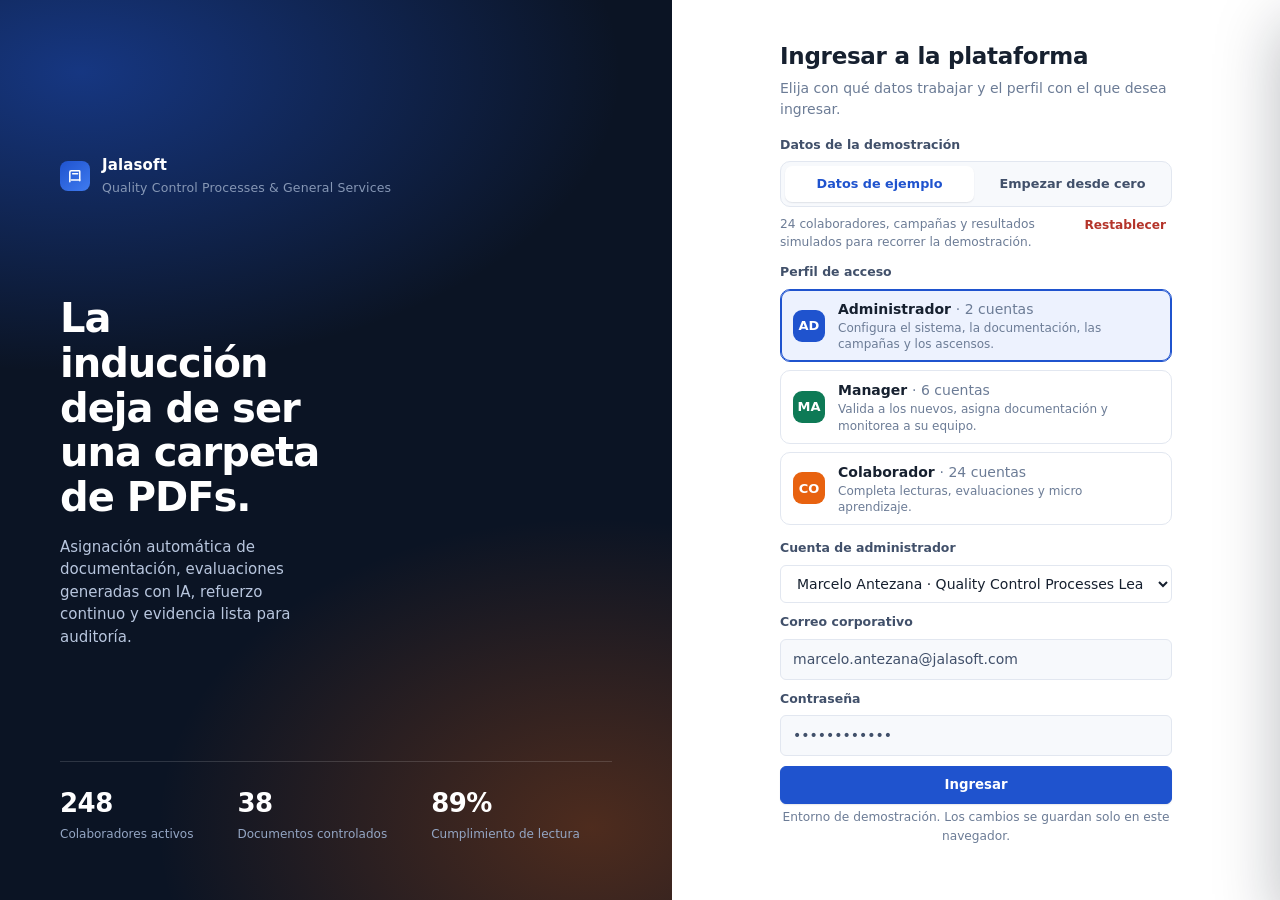
==== commit 614d0a4f: "Refactor: Simulation from Scractch one 1" ====
--- a/index.html
+++ b/index.html
@@ -30,24 +30,28 @@
       <p>Asignación automática de documentación, evaluaciones generadas con IA, refuerzo continuo y evidencia lista para auditoría.</p>
     </div>
 
-    <div class="login__stats">
-      <div><b class="num">248</b><small>Colaboradores activos</small></div>
-      <div><b class="num">12</b><small>Documentos controlados</small></div>
-      <div><b class="num">89%</b><small>Cumplimiento de lectura</small></div>
-    </div>
+    <div class="login__stats" id="loginStats"></div>
   </div>
 
   <div class="login__panel">
     <div class="login__box">
       <h2>Ingresar a la plataforma</h2>
-      <p>Seleccione el perfil con el que desea recorrer la demostración.</p>
+      <p>Elija con qué datos trabajar y el perfil con el que desea ingresar.</p>
+
+      <span class="login__label">Datos de la demostración</span>
+      <div class="modesw" id="modeSw" role="group" aria-label="Datos de la demostración">
+        <button type="button" data-modo="demo">Datos de ejemplo</button>
+        <button type="button" data-modo="cero">Empezar desde cero</button>
+      </div>
+      <div class="modeinfo" id="modeInfo"></div>
 
       <span class="login__label">Perfil de acceso</span>
       <div class="login__roles" id="roleList"></div>
 
-      <div class="field hide" id="colabSelWrap">
-        <span class="login__label">Cuenta de colaborador</span>
-        <select id="colabSel" style="width:100%;padding:11px 13px;border:1px solid var(--line);border-radius:6px;background:#fff"></select>
+      <div class="field" id="cuentaWrap">
+        <span class="login__label" id="cuentaLbl">Cuenta</span>
+        <select id="cuentaSel" class="sel"></select>
+        <p class="login__empty hide" id="cuentaVacia"></p>
       </div>
 
       <div class="field">
@@ -60,7 +64,7 @@
       </div>
 
       <button class="btn btn--primary btn-block" id="loginBtn">Ingresar</button>
-      <p class="login__note">Entorno de demostración con datos simulados. No se transmite información real.</p>
+      <p class="login__note">Entorno de demostración. Los cambios se guardan solo en este navegador.</p>
     </div>
   </div>
 </section>
@@ -94,6 +98,7 @@
       <svg viewBox="0 0 24 24" fill="none" stroke="currentColor" stroke-width="2" stroke-linecap="round"><path d="M4 7h16M4 12h16M4 17h16"/></svg>
     </button>
     <div class="top__crumb" id="crumb"></div>
+    <button class="modechip" id="modeChip" title="Fecha simulada y datos de la demostración"></button>
 
     <div class="top__search">
       <svg viewBox="0 0 24 24" fill="none" stroke="currentColor" stroke-width="2" stroke-linecap="round"><circle cx="11" cy="11" r="7"/><path d="m20 20-3.2-3.2"/></svg>
@@ -130,4 +135,4 @@
 <script src="js/data.js"></script>
 <script src="js/app.js"></script>
 </body>
-</html>
+</html>
--- a/css/styles.css
+++ b/css/styles.css
@@ -320,6 +320,10 @@
 
 /* ---------- Doc list (colaborador) ---------- */
 .doclist{display:grid;gap:12px}
+.etapa-card{border:1px solid var(--line-soft);border-radius:var(--r);padding:12px 14px;margin-bottom:12px;background:#FAFBFD}
+.etapa-card__h{display:flex;align-items:center;gap:10px;margin-bottom:10px;flex-wrap:wrap}
+.etapa-card__h b{font-size:13.4px;flex:1;min-width:160px}
+.etapa-card .doclist{gap:8px}
 .docitem{
   display:flex;align-items:center;gap:14px;padding:14px 16px;border:1px solid var(--line);border-radius:var(--r);
   background:#fff;transition:border-color .14s,box-shadow .14s;
@@ -367,8 +371,18 @@
 .opt.bad{border-color:var(--danger);background:var(--danger-050)}
 .opt.bad .opt__k{background:var(--danger);color:#fff}
 .opt:disabled{cursor:default}
-.explain{margin-top:16px;padding:13px 15px;border-radius:var(--r);background:#F7F9FC;border:1px solid var(--line-soft);font-size:13px;color:var(--text-2);max-width:660px}
+.explain{margin-top:16px;padding:13px 15px;border-radius:var(--r);background:#F7F9FC;border:1px solid var(--line-soft);font-size:13px;color:var(--text-2);max-width:660px;display:flex;gap:10px;align-items:flex-start}
 .explain b{color:var(--text)}
+.explain svg{width:16px;height:16px;flex:none;margin-top:1px;color:var(--warn)}
+
+/* Lista de áreas del panel general (reemplaza la gráfica de evolución) */
+.arealist{display:flex;flex-direction:column;gap:8px}
+.arearow{display:flex;align-items:center;gap:12px;width:100%;padding:12px 14px;border:1px solid var(--line-soft);border-radius:var(--r);background:#fff;text-align:left;cursor:pointer;transition:border-color .15s,background .15s}
+.arearow:hover{border-color:var(--brand);background:#F7F9FC}
+.arearow__n{font-weight:600;min-width:170px}
+.arearow__m{color:var(--text-2);font-size:12.6px;min-width:120px}
+.arearow__b{margin-left:auto;font-size:12.6px;color:var(--text-2);text-align:right}
+.arearow__chev{color:var(--muted);flex:none}
 .quiz__foot{display:flex;align-items:center;gap:12px;margin-top:22px}
 
 .result{text-align:center;padding:30px 20px}
@@ -440,12 +454,17 @@
 .tick svg{width:11px;height:11px;color:#fff}
 .dotmark{width:17px;height:17px;border-radius:50%;border:2px solid #E0E6F0;flex:none}
 
-.qgen{border:1px solid var(--line);border-radius:var(--r);padding:14px 16px;margin-bottom:10px;background:#fff}
+.qgen{border:1px solid var(--line);border-radius:var(--r);padding:14px 16px;margin-bottom:10px;background:#fff;transition:opacity .15s}
 .qgen__h{display:flex;gap:10px;align-items:flex-start}
 .qgen__h b{font-size:13.5px;font-weight:560;flex:1}
 .qgen ol{margin:10px 0 0;padding-left:20px;color:var(--text-2);font-size:12.9px}
 .qgen li{padding:2px 0}
 .qgen li.ok{color:var(--ok);font-weight:560}
+.qgen--off{opacity:.45}
+.qgen__edit{width:100%;border:1px solid transparent;border-radius:5px;padding:5px 7px;font:inherit;background:transparent}
+.qgen__edit:hover,.qgen__edit:focus{border-color:var(--line);background:#F7F9FC;outline:none}
+.qgen__h .qgen__edit{font-weight:560;font-size:13.5px}
+.qgen__edit--op{font-size:12.9px;color:inherit;width:calc(100% - 4px)}
 
 /* ---------- Modal ---------- */
 .ov{position:fixed;inset:0;background:rgba(10,18,32,.55);backdrop-filter:blur(2px);z-index:70;display:none;align-items:center;justify-content:center;padding:28px}
@@ -539,6 +558,58 @@
   .result__stats{gap:20px}
   .pop{right:8px;left:8px;width:auto}
 }
+
 @media (prefers-reduced-motion:reduce){
   *{animation-duration:.001ms !important;transition-duration:.001ms !important}
 }
+
+
+/* ============================================================
+   MODO DE DATOS · fecha simulada · ascensos
+   ============================================================ */
+.modesw{display:grid;grid-template-columns:1fr 1fr;gap:4px;padding:4px;border:1px solid var(--line);border-radius:var(--r);background:#F7F9FC;margin-bottom:8px}
+.modesw button{padding:8px 10px;border-radius:7px;font-size:12.8px;font-weight:600;color:var(--text-2)}
+.modesw button:hover{background:#fff}
+.modesw button[aria-pressed="true"]{background:#fff;color:var(--brand);box-shadow:var(--sh-1)}
+.modeinfo{font-size:12.2px;color:var(--muted);margin:0 0 18px;display:flex;gap:8px;align-items:flex-start;justify-content:space-between}
+.modeinfo button{font-size:12.2px;color:var(--danger);font-weight:600;white-space:nowrap}
+.modeinfo button:hover{text-decoration:underline}
+.sel{width:100%;padding:11px 13px;border:1px solid var(--line);border-radius:var(--r-sm);background:#fff}
+.login__empty{font-size:12.6px;color:var(--warn);background:var(--warn-050);border-radius:var(--r-sm);padding:10px 12px;margin:0}
+.btn:disabled{opacity:.5;cursor:not-allowed}
+
+.modechip{margin-left:auto;display:inline-flex;align-items:center;gap:7px;padding:5px 11px;border-radius:20px;border:1px solid var(--line);font-size:12px;color:var(--text-2);background:#fff;white-space:nowrap}
+.modechip:hover{border-color:#C7D2E4}
+.modechip i{width:7px;height:7px;border-radius:50%;background:var(--accent);flex:none}
+.modechip.is-cero i{background:var(--ok)}
+.top__search{margin-left:14px}
+
+.steps4{display:grid;grid-template-columns:repeat(4,1fr);gap:12px}
+.steps4 > div{padding:14px;border:1px solid var(--line);border-radius:var(--r);background:#fff}
+.steps4 b{display:block;margin:9px 0 5px;font-size:13.4px}
+.steps4 p{margin:0}
+.checklist{display:grid;gap:4px;max-height:260px;overflow:auto;border:1px solid var(--line-soft);border-radius:var(--r);padding:6px 10px}
+.checklist label{display:flex;align-items:center;gap:10px;padding:6px 0;cursor:pointer}
+.checklist input{width:16px;height:16px;flex:none}
+.bullets{margin:0;padding-left:18px;font-size:13.2px;color:var(--text-2)}
+.bullets li{margin:4px 0}
+@media (max-width:1024px){ .steps4{grid-template-columns:repeat(2,1fr)} }
+@media (max-width:720px){ .steps4{grid-template-columns:1fr} .modechip span{display:none} }
+.rolecard__t,.rolecard__s{display:block}
+
+/* Login: el panel se desplaza si no entra en la pantalla (el botón nunca queda oculto)
+   y se compacta un poco en pantallas bajas */
+.login__panel{overflow-y:auto;align-items:flex-start;padding:32px 40px}
+.login__box{margin:auto 0}
+@media (max-height:900px){
+  .login__panel{padding:20px 40px}
+  .login__box > p{margin:4px 0 16px}
+  .login__roles{gap:8px;margin-bottom:14px}
+  .rolecard{padding:9px 12px}
+  .rolecard__av{width:32px;height:32px}
+  .rolecard__s{font-size:12px;line-height:1.35}
+  .field{margin-bottom:10px}
+  .field input,.sel{padding:9px 12px}
+  .modeinfo{margin-bottom:12px}
+  .login__note{margin-top:10px}
+}
